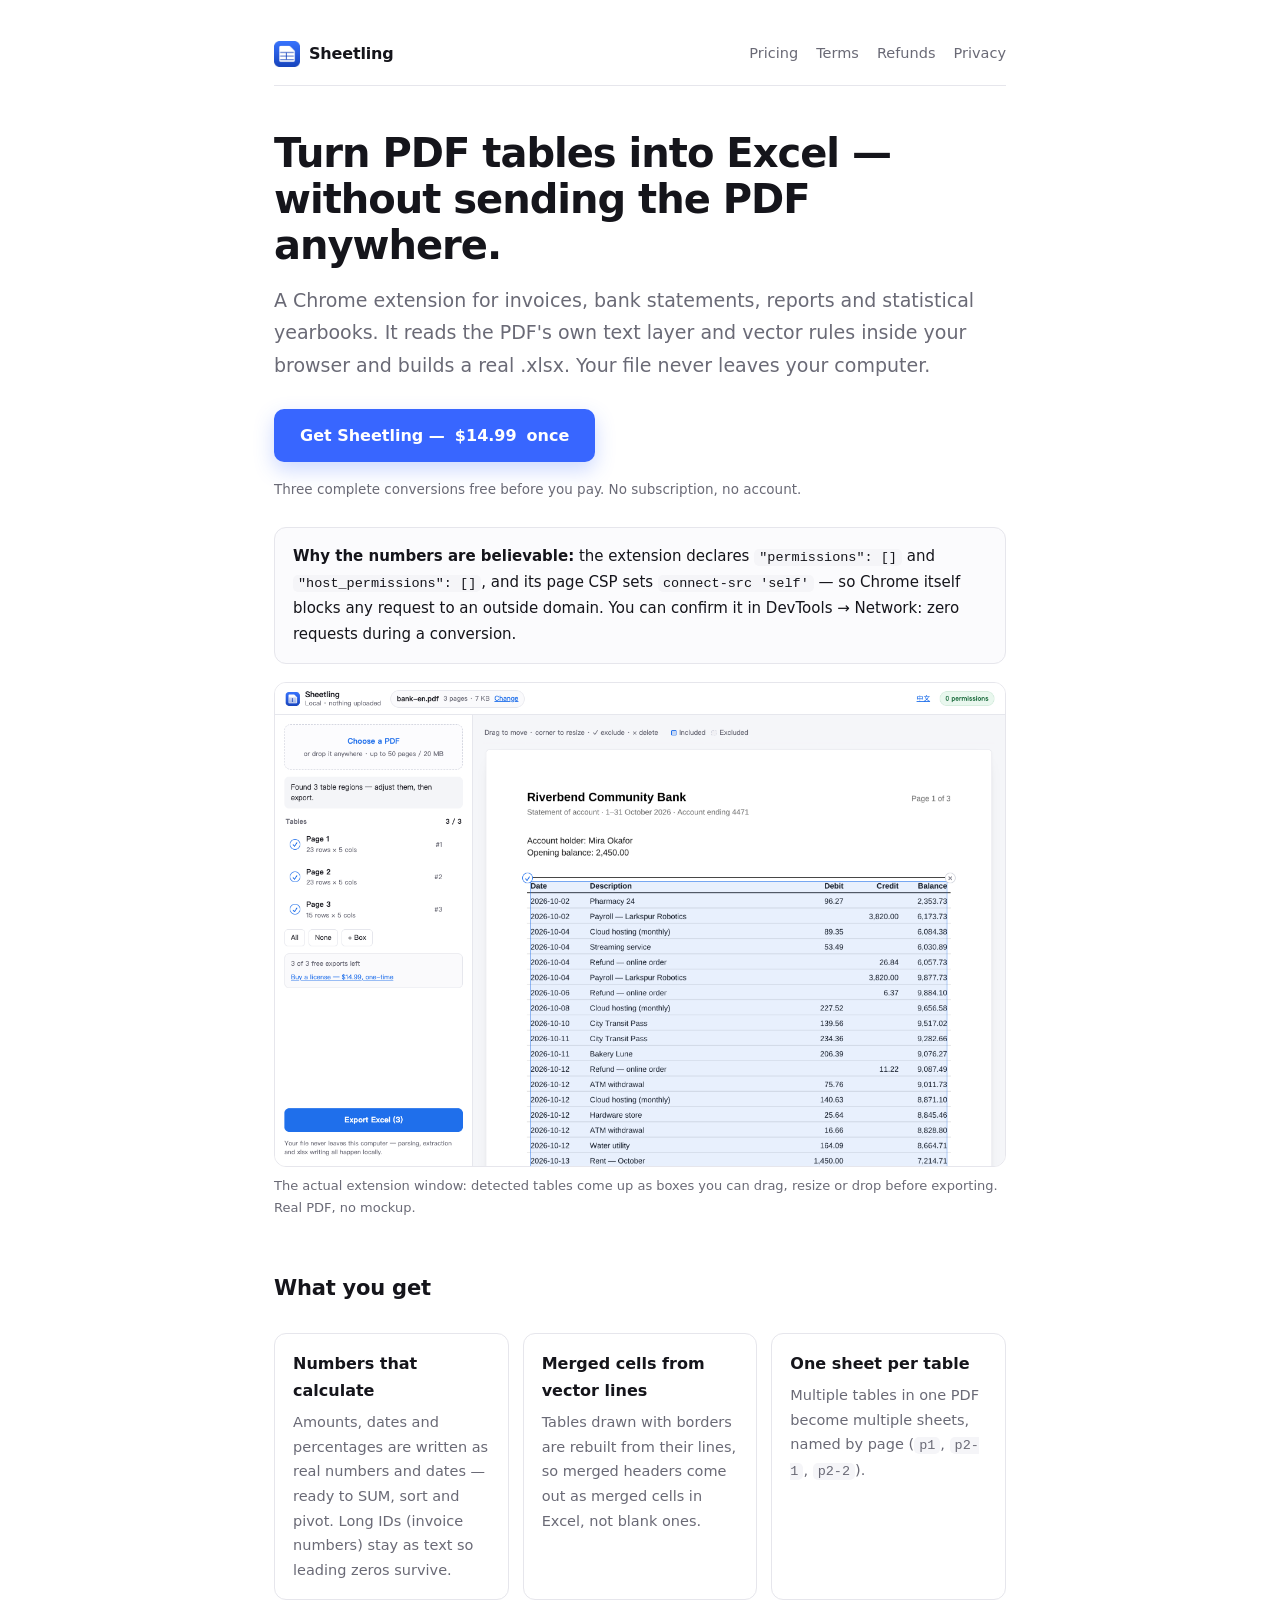
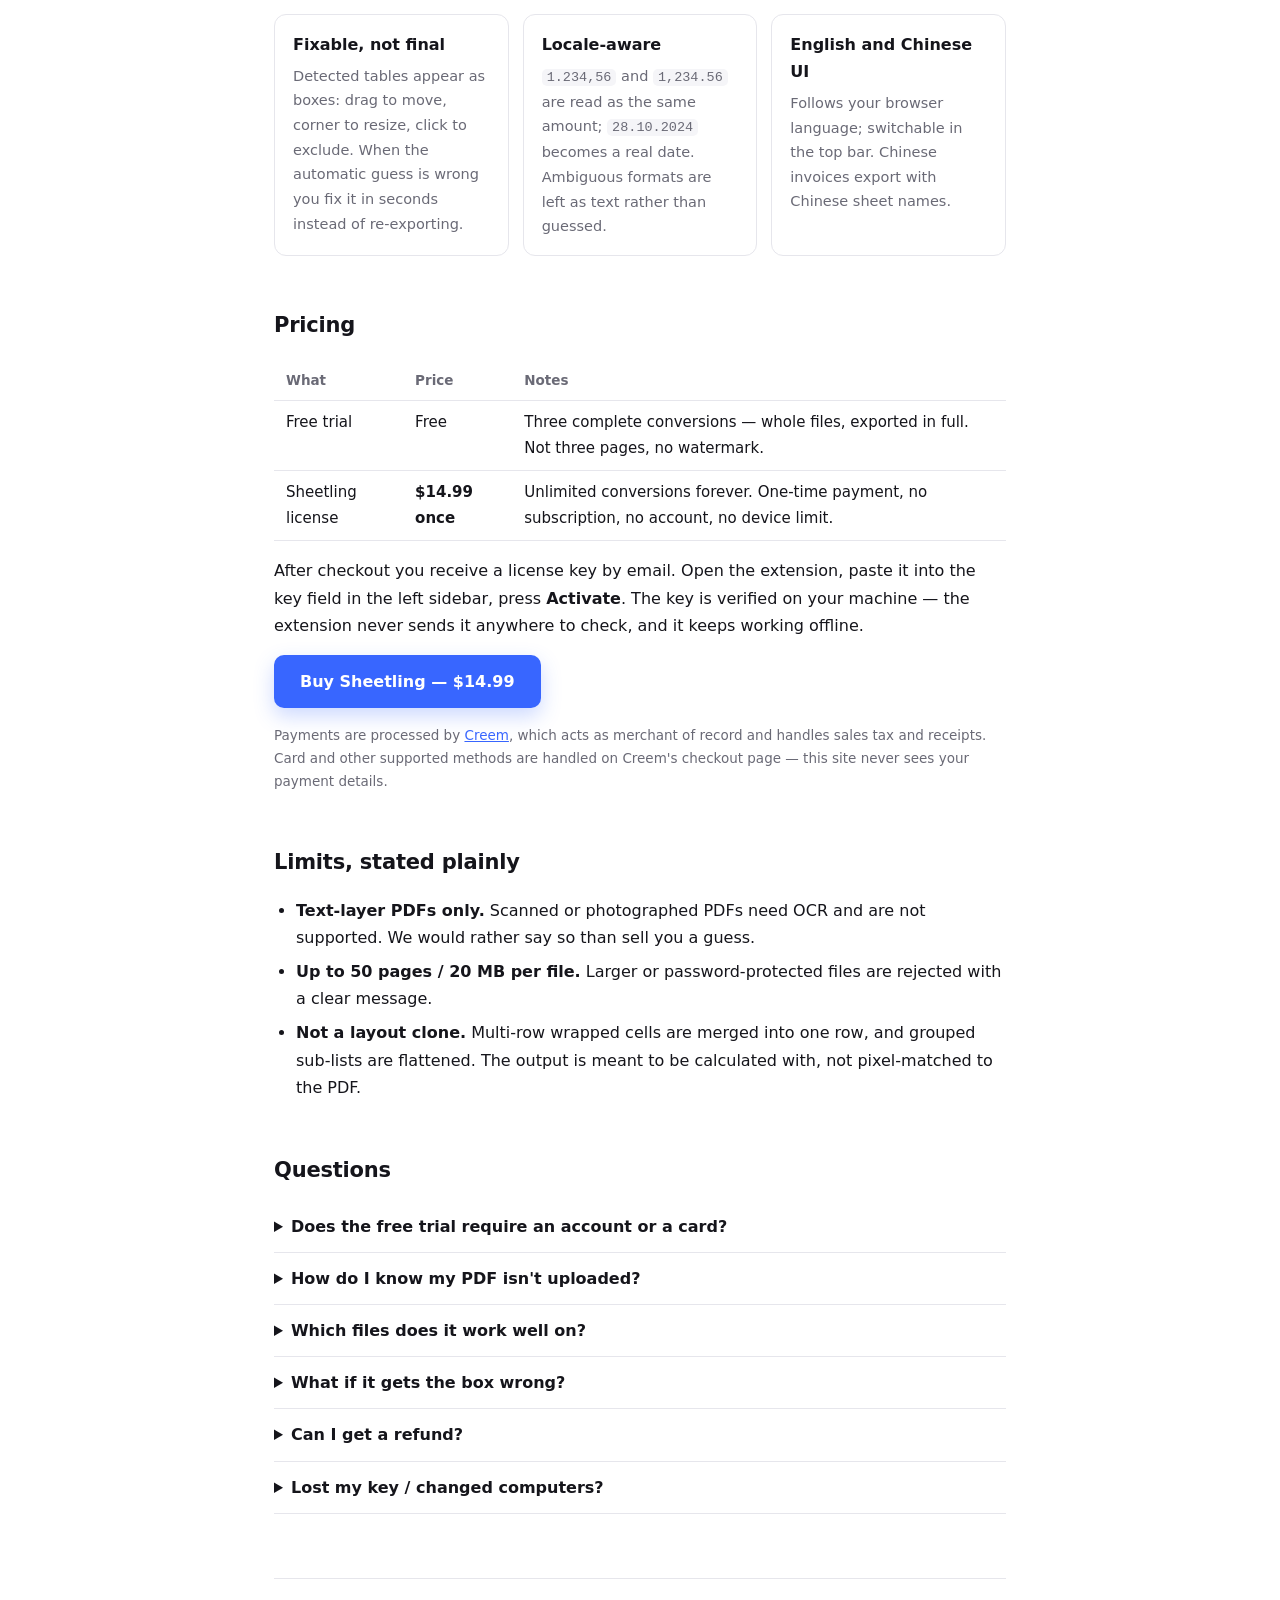
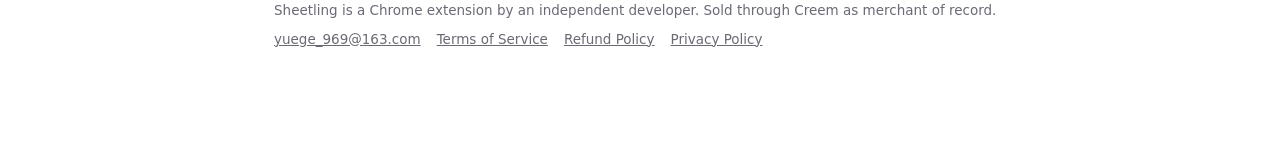
==== index.html @ 2b21fd3a "site: Sheetling 产品页 + Terms + Refund + Privacy（由 tools/publish-site.mjs 生成）" ====
<!doctype html>
<html lang="en">
<head>
<meta charset="utf-8">
<meta name="viewport" content="width=device-width,initial-scale=1">
<title>Sheetling — turn PDF tables into Excel, locally</title>
<meta name="description" content="A Chrome extension that turns tables inside PDFs into real .xlsx files. No upload, no permissions, no account. $14.99 once, three conversions free.">
<style>/* 构建时被 tools/publish-site.mjs 内联 */</style>
<link rel="stylesheet" href="style.css">
</head>
<body>

<header class="nav">
  <div class="mark"><img src="icon-128.png" alt=""> Sheetling</div>
  <nav>
    <a href="#pricing">Pricing</a>
    <a href="terms.html">Terms</a>
    <a href="refund.html">Refunds</a>
    <a href="privacy.html">Privacy</a>
  </nav>
</header>

<h1>Turn PDF tables into Excel — without sending the PDF anywhere.</h1>
<p class="lede">A Chrome extension for invoices, bank statements, reports and statistical yearbooks.
It reads the PDF's own text layer and vector rules inside your browser and builds a real .xlsx.
Your file never leaves your computer.</p>

<p>
  <a class="buy" id="buy" href="#pricing">Get Sheetling — <span class="price">$14.99</span> once</a>
</p>
<p class="buy-note">Three complete conversions free before you pay. No subscription, no account.</p>

<div class="freebox">
  <b>Why the numbers are believable:</b> the extension declares <code>"permissions": []</code> and
  <code>"host_permissions": []</code>, and its page CSP sets <code>connect-src 'self'</code> — so
  Chrome itself blocks any request to an outside domain. You can confirm it in DevTools → Network:
  zero requests during a conversion.
</div>

<img class="shot" src="shot-ui.png" alt="Sheetling: a bank statement PDF with the detected table boxed, and the export button">
<p class="shot-cap">The actual extension window: detected tables come up as boxes you can drag, resize or drop before exporting. Real PDF, no mockup.</p>

<h2>What you get</h2>
<div class="cards">
  <div class="card"><h3>Numbers that calculate</h3><p>Amounts, dates and percentages are written as real numbers and dates — ready to SUM, sort and pivot. Long IDs (invoice numbers) stay as text so leading zeros survive.</p></div>
  <div class="card"><h3>Merged cells from vector lines</h3><p>Tables drawn with borders are rebuilt from their lines, so merged headers come out as merged cells in Excel, not blank ones.</p></div>
  <div class="card"><h3>One sheet per table</h3><p>Multiple tables in one PDF become multiple sheets, named by page (<code>p1</code>, <code>p2-1</code>, <code>p2-2</code>).</p></div>
  <div class="card"><h3>Fixable, not final</h3><p>Detected tables appear as boxes: drag to move, corner to resize, click to exclude. When the automatic guess is wrong you fix it in seconds instead of re-exporting.</p></div>
  <div class="card"><h3>Locale-aware</h3><p><code>1.234,56</code> and <code>1,234.56</code> are read as the same amount; <code>28.10.2024</code> becomes a real date. Ambiguous formats are left as text rather than guessed.</p></div>
  <div class="card"><h3>English and Chinese UI</h3><p>Follows your browser language; switchable in the top bar. Chinese invoices export with Chinese sheet names.</p></div>
</div>

<h2 id="pricing">Pricing</h2>
<table>
  <tr><th>What</th><th>Price</th><th>Notes</th></tr>
  <tr><td>Free trial</td><td>Free</td><td>Three complete conversions — whole files, exported in full. Not three pages, no watermark.</td></tr>
  <tr><td>Sheetling license</td><td class="price">$14.99 once</td><td>Unlimited conversions forever. One-time payment, no subscription, no account, no device limit.</td></tr>
</table>
<p>After checkout you receive a license key by email. Open the extension, paste it into the key field in the
left sidebar, press <b>Activate</b>. The key is verified on your machine — the extension never sends it
anywhere to check, and it keeps working offline.</p>
<p>
  <a class="buy" id="buy2" href="#pricing">Buy Sheetling — $14.99</a>
</p>
<p class="buy-note">Payments are processed by <a href="https://www.creem.io" rel="noopener">Creem</a>, which acts as
merchant of record and handles sales tax and receipts. Card and other supported methods are handled on
Creem's checkout page — this site never sees your payment details.</p>

<h2>Limits, stated plainly</h2>
<ul>
  <li><b>Text-layer PDFs only.</b> Scanned or photographed PDFs need OCR and are not supported. We would
      rather say so than sell you a guess.</li>
  <li><b>Up to 50 pages / 20 MB per file.</b> Larger or password-protected files are rejected with a clear message.</li>
  <li><b>Not a layout clone.</b> Multi-row wrapped cells are merged into one row, and grouped sub-lists are
      flattened. The output is meant to be calculated with, not pixel-matched to the PDF.</li>
</ul>

<h2>Questions</h2>

<details><summary>Does the free trial require an account or a card?</summary>
<p>No account, no card, no email. Install the extension and convert three files. The key field only appears when
you want more.</p></details>

<details><summary>How do I know my PDF isn't uploaded?</summary>
<p>The manifest requests no permissions and no host permissions, and the extension's own
Content-Security-Policy only allows <code>connect-src 'self'</code> — so an outside request is blocked by Chrome,
not by our good intentions. Open DevTools → Network, convert a file, and watch it stay empty. The
<a href="privacy.html">privacy page</a> has the exact steps.</p></details>

<details><summary>Which files does it work well on?</summary>
<p>Invoices (including Chinese e-invoices and English bills), bank statements, expense reports, government
statistical yearbooks, and tables inside papers with ruled lines. Results are best when the table has visible
column alignment or borders.</p></details>

<details><summary>What if it gets the box wrong?</summary>
<p>Drag it, resize it with the bottom-right corner, or draw a new box anywhere on the page. Only the boxes you
keep are exported.</p></details>

<details><summary>Can I get a refund?</summary>
<p>Yes — 14 days, no interrogation. See <a href="refund.html">refunds</a>.</p></details>

<details><summary>Lost my key / changed computers?</summary>
<p>Reply to your receipt or email the support address below with your order number and we re-send it. The license
is not tied to a device count.</p></details>

<footer>
  <div>Sheetling is a Chrome extension by an independent developer. Sold through Creem as merchant of record.</div>
  <div class="row">
    <a href="mailto:yuege_969@163.com">yuege_969@163.com</a>
    <a href="terms.html">Terms of Service</a>
    <a href="refund.html">Refund Policy</a>
    <a href="privacy.html">Privacy Policy</a>
  </div>
</footer>

<script id="checkout-config">window.SHEETLING_CHECKOUT = "https://creem.io/REPLACE_WITH_PRODUCT_LINK";</script>
<script>
  // 结账链接由构建脚本注入（单一真源：extension-src/config.js 的 BUY_URL）。
  // 站点上不写第二份：改价格/换链接只改一处，扩展和官网不会各说一套。
  document.querySelectorAll('#buy, #buy2').forEach((a) => {
    const url = window.SHEETLING_CHECKOUT || '';
    if (url) a.setAttribute('href', url); else a.textContent = 'Checkout link not configured yet';
  });
</script>
</body>
</html>
---- style.css ----
/* Sheetling 站点样式：和 store/privacy.html 同一套色板，避免"官网和隐私页像两个产品" */
:root {
  --ink: #15151b;
  --muted: #6a6a76;
  --line: #e6e6ec;
  --blue: #3866ff;
  --blue-dark: #2a4fe0;
  --bg: #fbfbfd;
}
* { box-sizing: border-box; }
html { -webkit-text-size-adjust: 100%; }
body {
  margin: 0 auto; max-width: 780px; padding: 40px 24px 96px;
  font: 16px/1.7 -apple-system, "PingFang SC", "Hiragino Sans GB", system-ui, sans-serif;
  color: var(--ink); background: #fff;
}
a { color: var(--blue); }
code { font-family: ui-monospace, Menlo, monospace; font-size: 13.5px; background: #f5f5f8; padding: 1px 5px; border-radius: 5px; }

header.nav {
  display: flex; align-items: center; gap: 14px; flex-wrap: wrap;
  padding-bottom: 18px; border-bottom: 1px solid var(--line); margin-bottom: 44px;
}
header.nav .mark { display: flex; align-items: center; gap: 9px; font-weight: 700; letter-spacing: -0.01em; }
header.nav .mark img { width: 26px; height: 26px; }
header.nav nav { margin-left: auto; display: flex; gap: 18px; font-size: 14.5px; }
header.nav nav a { color: var(--muted); text-decoration: none; }
header.nav nav a:hover { color: var(--blue); }

h1 { font-size: 40px; line-height: 1.15; letter-spacing: -0.025em; margin: 0 0 16px; }
h2 { font-size: 21px; letter-spacing: -0.01em; margin: 52px 0 12px; }
h3 { font-size: 16px; margin: 0 0 6px; }
p.lede { font-size: 19px; color: var(--muted); margin: 0 0 28px; }
p.sub { color: var(--muted); font-size: 14px; margin: 0 0 8px; }

.buy {
  display: inline-flex; align-items: center; gap: 10px;
  background: var(--blue); color: #fff; text-decoration: none;
  font-weight: 600; font-size: 16px; padding: 13px 26px; border-radius: 10px;
  box-shadow: 0 8px 20px rgba(56, 102, 255, .25);
}
.buy:hover { background: var(--blue-dark); }
.buy-note { font-size: 13.5px; color: var(--muted); margin: 12px 0 0; }
.price { font-weight: 700; }

/* 注意：这段里是「一段话 + 一个 <b>」的混排，不能给容器设 display:flex——
   flex 会把每个文字节点变成独立的 flex item，整句话会被拆成竖着的几列。 */
.freebox {
  background: var(--bg); border: 1px solid var(--line); border-radius: 12px;
  padding: 16px 18px; margin: 26px 0 0; font-size: 15px;
}
.freebox b { color: var(--ink); }

.cards { display: grid; grid-template-columns: repeat(auto-fit, minmax(210px, 1fr)); gap: 14px; margin: 26px 0 0; }
.card { border: 1px solid var(--line); border-radius: 12px; padding: 16px 18px; }
.card h3 { display: flex; align-items: center; gap: 8px; }
.card p { margin: 6px 0 0; font-size: 14.5px; color: var(--muted); }
.card .n { font-family: ui-monospace, Menlo, monospace; font-size: 22px; font-weight: 700; color: var(--blue); }

.shot { width: 100%; border: 1px solid var(--line); border-radius: 12px; margin: 18px 0 0; display: block; }
.shot-cap { font-size: 13px; color: var(--muted); margin: 8px 0 0; }

table { border-collapse: collapse; width: 100%; margin: 16px 0; font-size: 15px; }
th, td { text-align: left; padding: 9px 12px; border-bottom: 1px solid var(--line); vertical-align: top; }
th { color: var(--muted); font-weight: 600; font-size: 13.5px; }

ul { padding-left: 22px; }
li { margin: 7px 0; }

details { border-bottom: 1px solid var(--line); padding: 12px 0; }
details summary { cursor: pointer; font-weight: 600; }
details p { margin: 8px 0 0; color: var(--muted); font-size: 15px; }

footer {
  margin-top: 64px; padding-top: 20px; border-top: 1px solid var(--line);
  color: var(--muted); font-size: 13.5px;
}
footer a { color: var(--muted); }
footer .row { display: flex; gap: 16px; flex-wrap: wrap; margin-top: 6px; }

/* 法务页（terms / refund）用更窄的行宽 */
.legal h1 { font-size: 30px; }
.legal h2 { font-size: 18px; margin: 34px 0 8px; }
.legal p, .legal li { font-size: 15.5px; }

/* 手机上标题别撑满屏：40px 的 h1 在 390px 宽里会吃掉三行 */
@media (max-width: 560px) {
  body { padding: 28px 18px 72px; }
  h1 { font-size: 29px; }
  p.lede { font-size: 17px; }
  header.nav { margin-bottom: 30px; }
  header.nav nav { gap: 13px; font-size: 14px; }
  h2 { margin-top: 40px; }
}
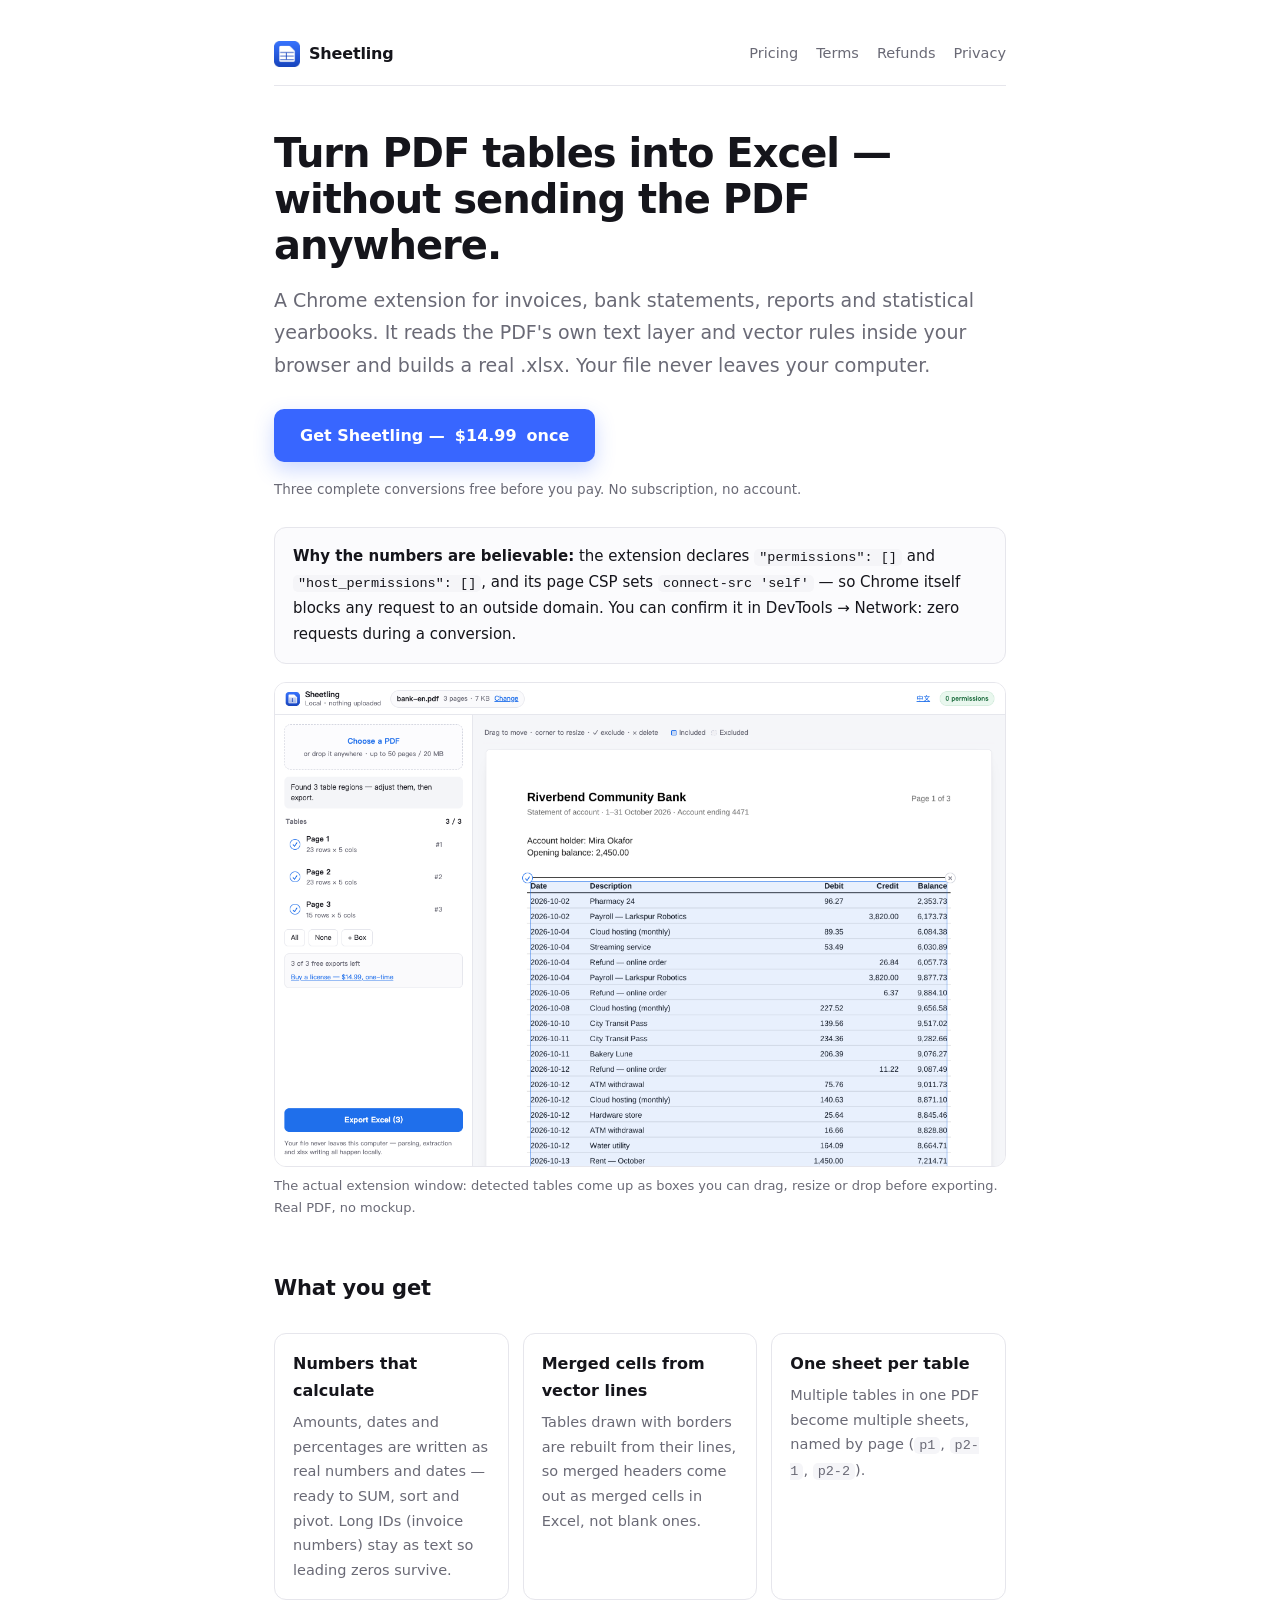
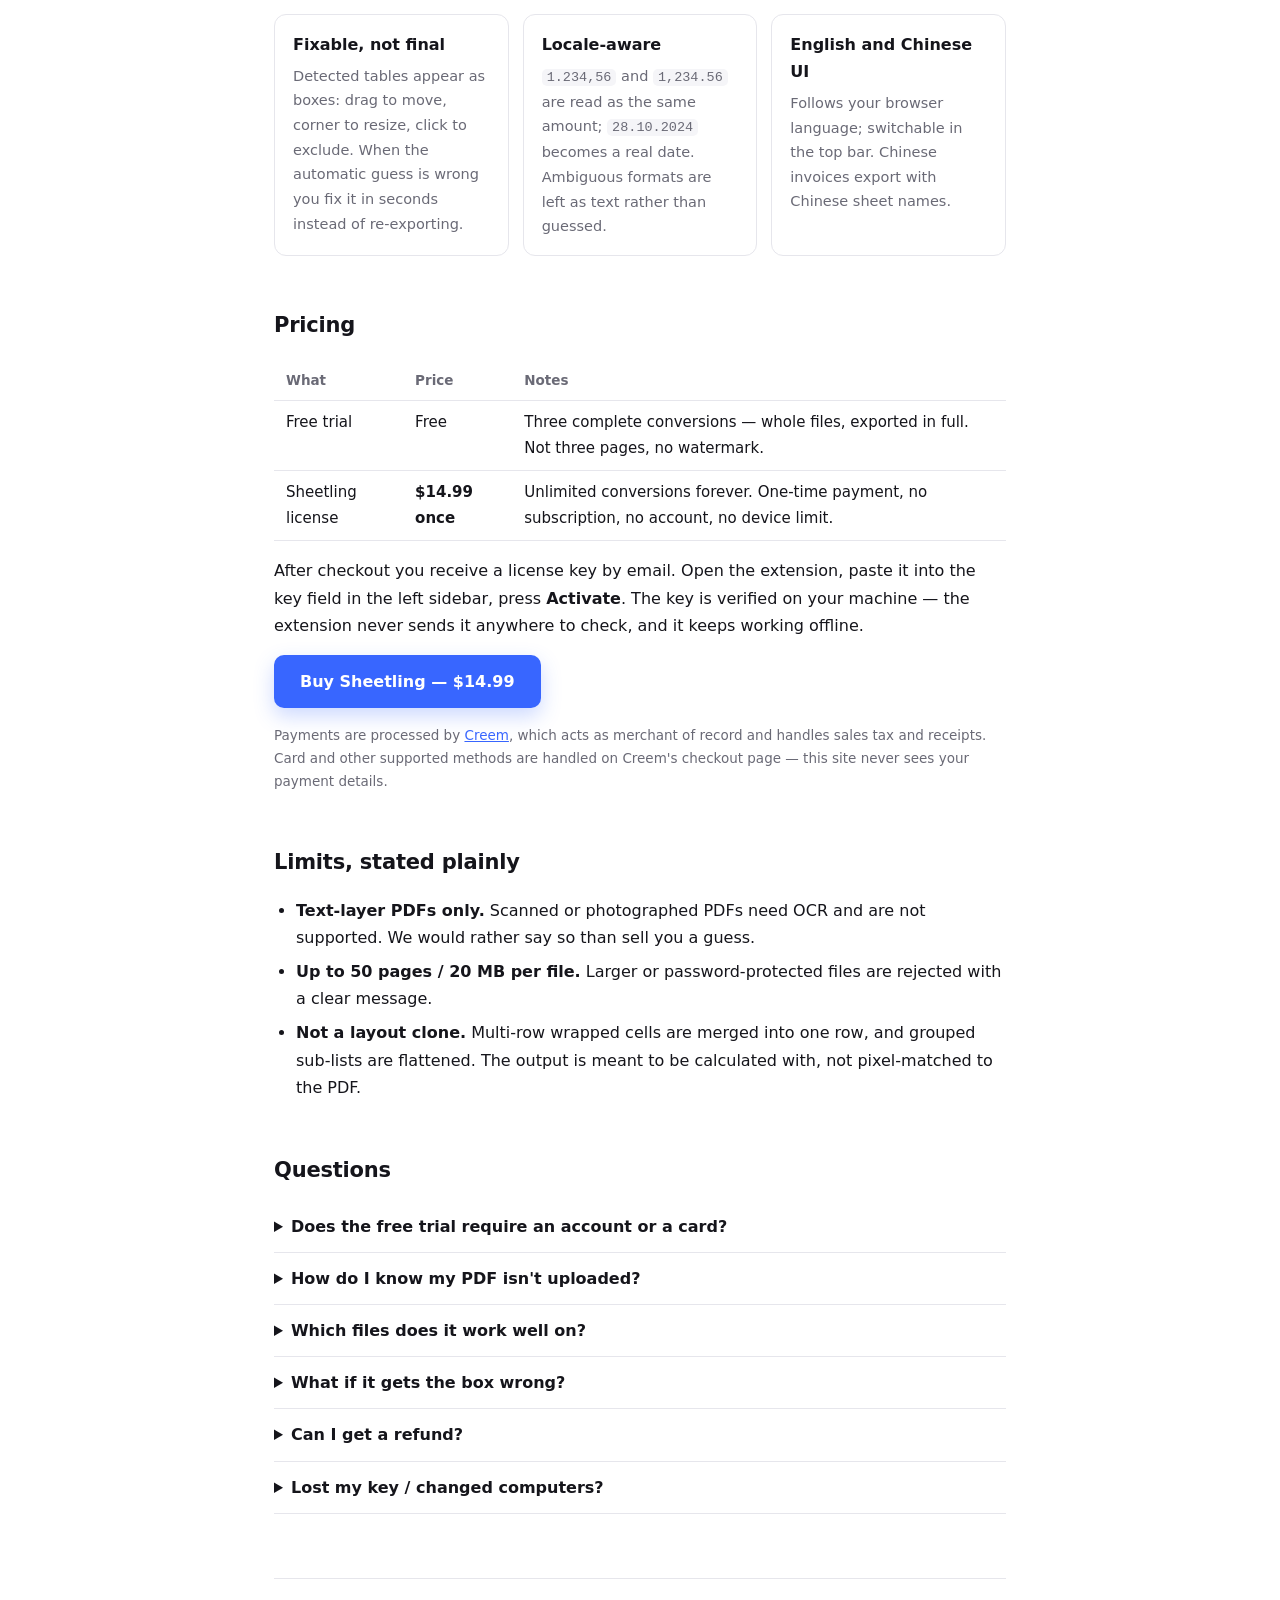
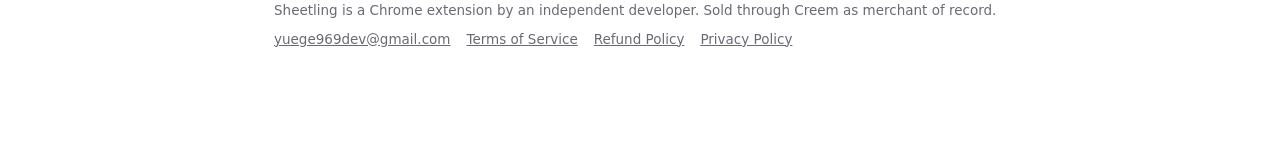
==== commit 77350ae6: "site: 重新发布 2026-11-25 14:23" ====
--- a/index.html
+++ b/index.html
@@ -106,7 +106,7 @@
 <footer>
   <div>Sheetling is a Chrome extension by an independent developer. Sold through Creem as merchant of record.</div>
   <div class="row">
-    <a href="mailto:yuege_969@163.com">yuege_969@163.com</a>
+    <a href="mailto:yuege969dev@gmail.com">yuege969dev@gmail.com</a>
     <a href="terms.html">Terms of Service</a>
     <a href="refund.html">Refund Policy</a>
     <a href="privacy.html">Privacy Policy</a>
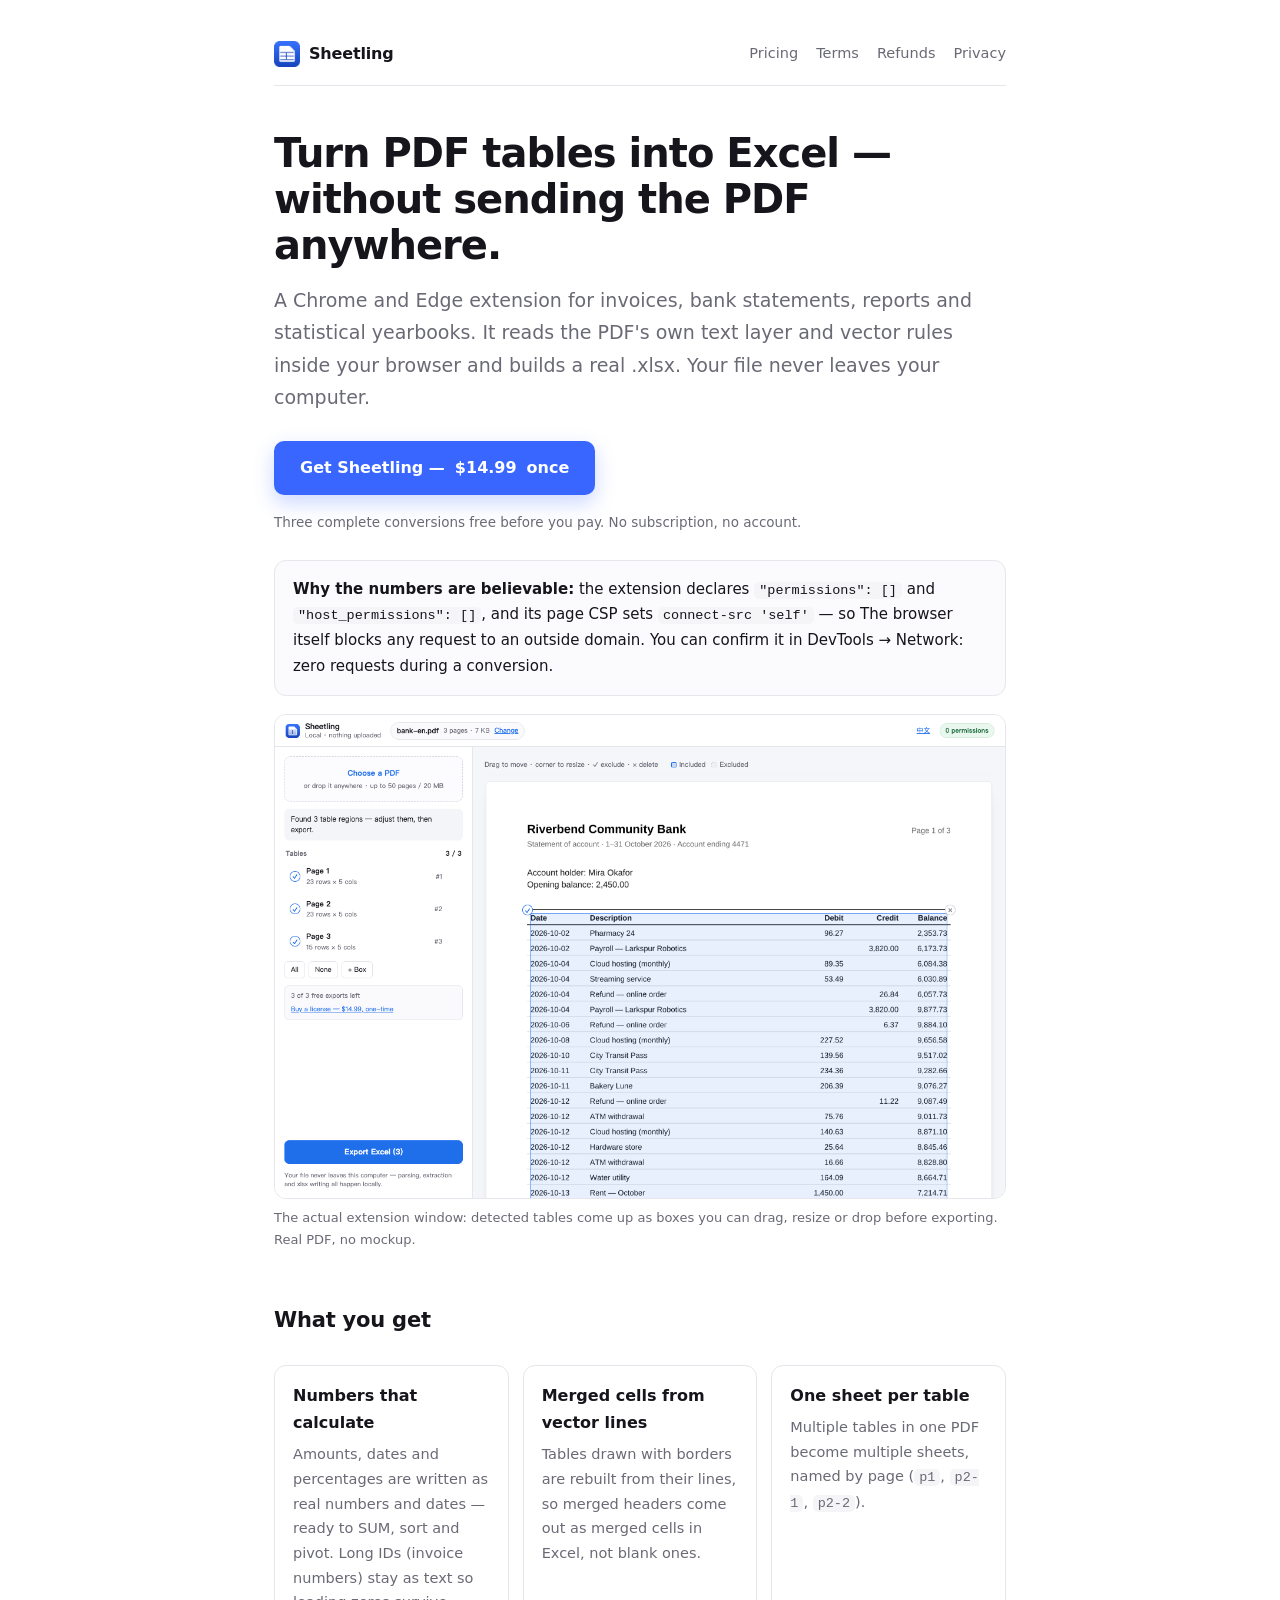
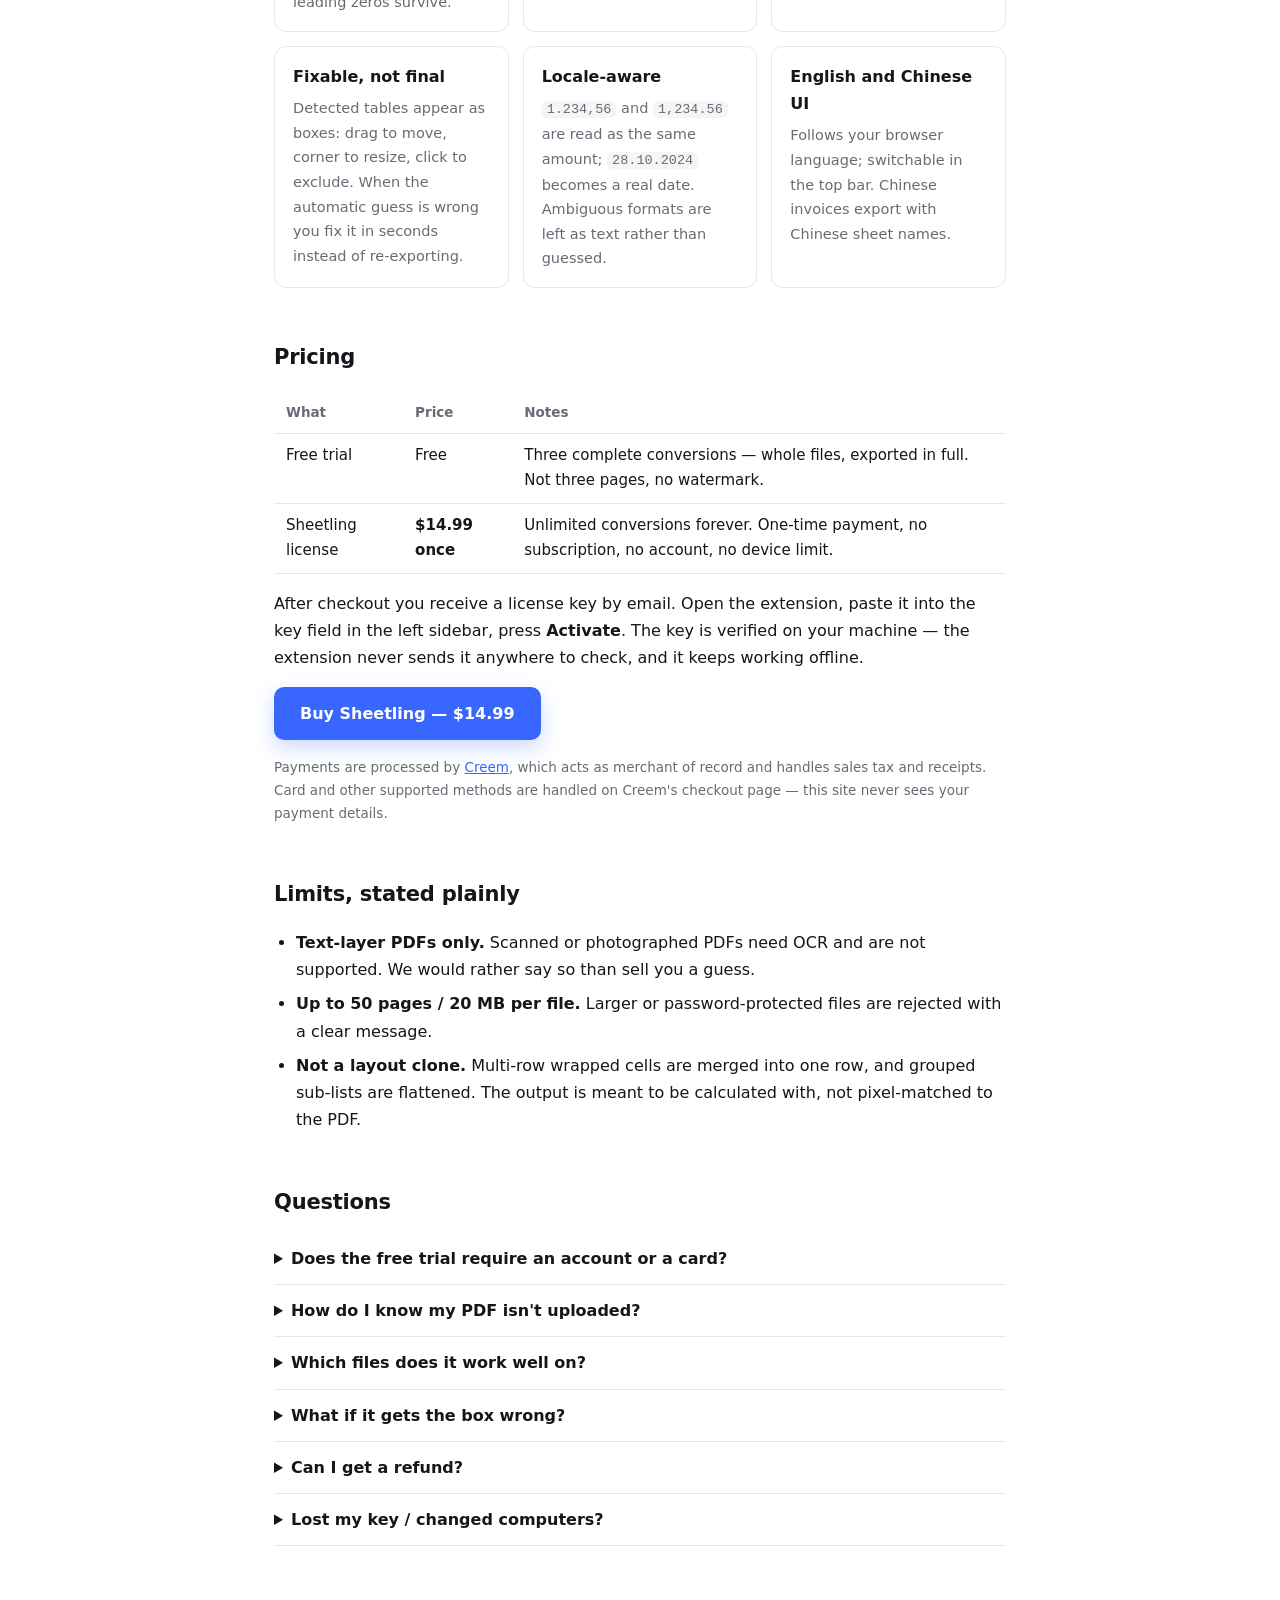
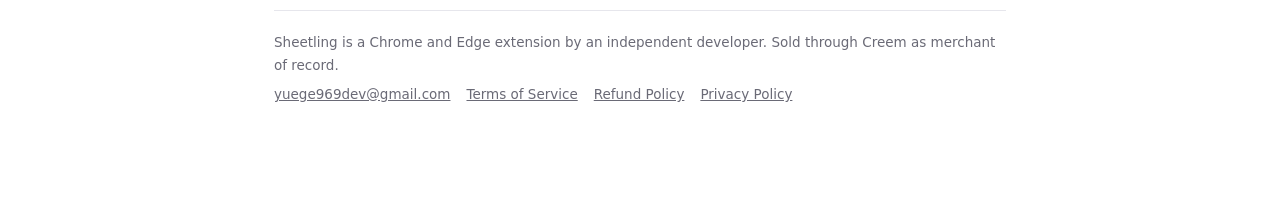
==== commit 123d06f8: "site: 重新发布 2026-11-26 03:59" ====
--- a/index.html
+++ b/index.html
@@ -4,7 +4,7 @@
 <meta charset="utf-8">
 <meta name="viewport" content="width=device-width,initial-scale=1">
 <title>Sheetling — turn PDF tables into Excel, locally</title>
-<meta name="description" content="A Chrome extension that turns tables inside PDFs into real .xlsx files. No upload, no permissions, no account. $14.99 once, three conversions free.">
+<meta name="description" content="A Chrome and Edge extension that turns tables inside PDFs into real .xlsx files. No upload, no permissions, no account. $14.99 once, three conversions free.">
 <style>/* 构建时被 tools/publish-site.mjs 内联 */</style>
 <link rel="stylesheet" href="style.css">
 </head>
@@ -21,7 +21,7 @@
 </header>
 
 <h1>Turn PDF tables into Excel — without sending the PDF anywhere.</h1>
-<p class="lede">A Chrome extension for invoices, bank statements, reports and statistical yearbooks.
+<p class="lede">A Chrome and Edge extension for invoices, bank statements, reports and statistical yearbooks.
 It reads the PDF's own text layer and vector rules inside your browser and builds a real .xlsx.
 Your file never leaves your computer.</p>
 
@@ -33,7 +33,7 @@
 <div class="freebox">
   <b>Why the numbers are believable:</b> the extension declares <code>"permissions": []</code> and
   <code>"host_permissions": []</code>, and its page CSP sets <code>connect-src 'self'</code> — so
-  Chrome itself blocks any request to an outside domain. You can confirm it in DevTools → Network:
+  The browser itself blocks any request to an outside domain. You can confirm it in DevTools → Network:
   zero requests during a conversion.
 </div>
 
@@ -83,7 +83,7 @@
 
 <details><summary>How do I know my PDF isn't uploaded?</summary>
 <p>The manifest requests no permissions and no host permissions, and the extension's own
-Content-Security-Policy only allows <code>connect-src 'self'</code> — so an outside request is blocked by Chrome,
+Content-Security-Policy only allows <code>connect-src 'self'</code> — so an outside request is blocked by the browser,
 not by our good intentions. Open DevTools → Network, convert a file, and watch it stay empty. The
 <a href="privacy.html">privacy page</a> has the exact steps.</p></details>
 
@@ -104,7 +104,7 @@
 is not tied to a device count.</p></details>
 
 <footer>
-  <div>Sheetling is a Chrome extension by an independent developer. Sold through Creem as merchant of record.</div>
+  <div>Sheetling is a Chrome and Edge extension by an independent developer. Sold through Creem as merchant of record.</div>
   <div class="row">
     <a href="mailto:yuege969dev@gmail.com">yuege969dev@gmail.com</a>
     <a href="terms.html">Terms of Service</a>
@@ -113,7 +113,7 @@
   </div>
 </footer>
 
-<script id="checkout-config">window.SHEETLING_CHECKOUT = "https://creem.io/REPLACE_WITH_PRODUCT_LINK";</script>
+<script id="checkout-config">window.SHEETLING_CHECKOUT = "https://www.creem.io/product/prod_3HYSKRfR7mVwd2UMt6ewbR";</script>
 <script>
   // 结账链接由构建脚本注入（单一真源：extension-src/config.js 的 BUY_URL）。
   // 站点上不写第二份：改价格/换链接只改一处，扩展和官网不会各说一套。
